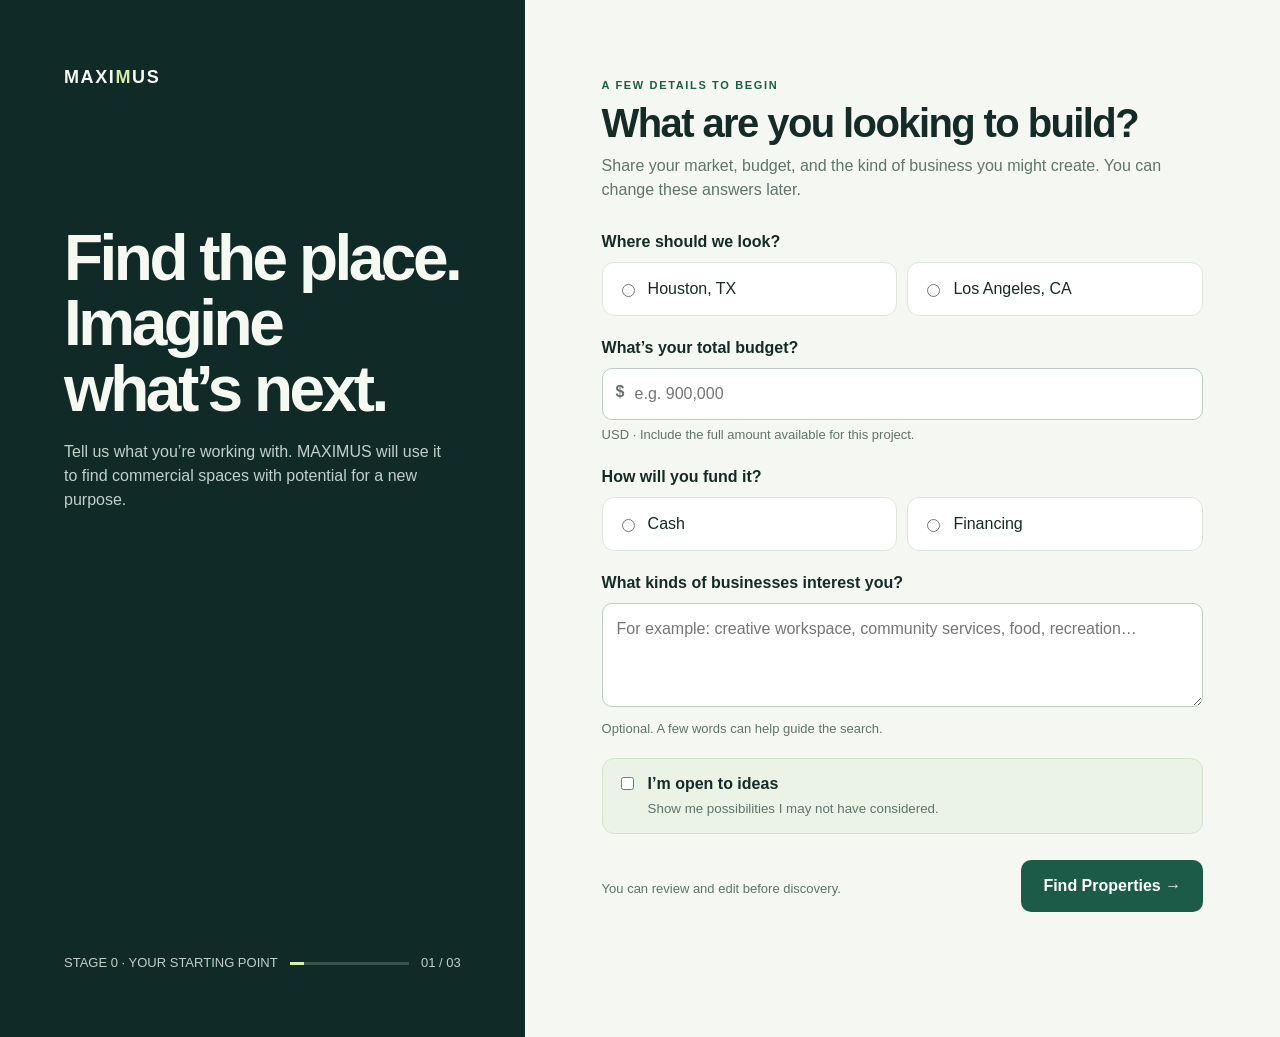
==== project helix/index.html @ af68d9f3 "feat(helix): add MAXIMUS Stage 0 intake" ====
<!doctype html>
<html lang="en">
<head>
<meta charset="utf-8"><meta name="viewport" content="width=device-width, initial-scale=1">
<meta name="theme-color" content="#102b27"><title>MAXIMUS · Adaptive reuse</title>
<style>
:root{--ink:#142b27;--muted:#61736d;--line:#dce6df;--paper:#f5f7f2;--green:#1d5b49;--lime:#d6efaa;--orange:#e1784d;--white:#fff}*{box-sizing:border-box}body{margin:0;background:var(--paper);color:var(--ink);font:16px/1.5 Inter,-apple-system,BlinkMacSystemFont,"Segoe UI",sans-serif}button,input,select,textarea{font:inherit}button{cursor:pointer}.shell{min-height:100vh;display:grid;grid-template-columns:minmax(250px,.82fr) minmax(500px,1.18fr);max-width:1440px;margin:auto}.aside{background:#102b27;color:#f6f8f2;padding:clamp(28px,5vw,72px);display:flex;flex-direction:column;justify-content:space-between;min-height:100vh}.brand{font-weight:800;letter-spacing:.09em;font-size:18px}.brand span{color:var(--lime)}.aside h1{font-size:clamp(38px,5vw,64px);line-height:1.02;letter-spacing:-.055em;margin:15vh 0 18px;max-width:500px}.aside p{color:#c1d0c8;max-width:390px}.step{display:flex;align-items:center;gap:12px;color:#c1d0c8;font-size:13px}.track{height:3px;background:#36544a;flex:1}.track i{height:100%;display:block;background:var(--lime);width:12%}.main{padding:clamp(24px,6vw,80px);display:flex;align-items:center;justify-content:center}.content{width:min(100%,660px)}.eyebrow{text-transform:uppercase;letter-spacing:.15em;font-size:11px;font-weight:750;color:var(--green)}h2{font-size:clamp(27px,4vw,40px);line-height:1.12;letter-spacing:-.04em;margin:8px 0}.intro{color:var(--muted);margin:0 0 28px}.field{margin:20px 0}.field>label,.legend{font-weight:700;display:block;margin-bottom:8px}.hint{font-size:13px;color:var(--muted);margin-top:5px}.choices{display:grid;grid-template-columns:1fr 1fr;gap:10px}.choice{border:1px solid var(--line);border-radius:12px;padding:14px;background:#fff;display:flex;align-items:center;gap:10px;cursor:pointer}.choice:has(input:checked){border-color:var(--green);box-shadow:0 0 0 2px #1d5b4918;background:#f5faf4}.choice input{accent-color:var(--green)}.control{width:100%;padding:13px 14px;border:1px solid #bdccc3;border-radius:10px;background:#fff;color:var(--ink)}.control:focus{outline:3px solid #b9d99c;border-color:var(--green)}textarea.control{min-height:104px;resize:vertical}.money{position:relative}.money b{position:absolute;left:14px;top:12px;color:var(--muted)}.money input{padding-left:32px}.ideas{background:#ebf3e6;border:1px solid #d4e4ca;border-radius:12px;padding:13px 14px;display:flex;gap:11px;align-items:flex-start}.ideas input{margin-top:5px;accent-color:var(--green)}.ideas strong{display:block}.ideas small{color:var(--muted)}.actions{display:flex;align-items:center;justify-content:space-between;gap:12px;margin-top:26px}.primary{background:var(--green);color:white;border:0;border-radius:10px;padding:14px 22px;font-weight:750}.primary:hover{background:#164b3c}.primary:disabled{opacity:.5;cursor:not-allowed}.status{min-height:22px;color:#a33b2b;font-size:14px;margin-top:12px}.summary{background:#fff;border:1px solid var(--line);border-radius:16px;padding:20px;margin:22px 0}.summary dl{display:grid;grid-template-columns:1fr 1fr;gap:14px;margin:0}.summary dt{color:var(--muted);font-size:12px}.summary dd{margin:3px 0 0;font-weight:650;overflow-wrap:anywhere}.handoff{background:#102b27;color:#eaf1eb;padding:15px;border-radius:12px;overflow:auto;font:12px/1.5 ui-monospace,monospace}.note{background:#f7f0dd;padding:13px;border-radius:10px;color:#65562f;font-size:14px}.text-button{border:0;background:none;color:var(--green);text-decoration:underline;font-weight:700;padding:10px}@media(max-width:800px){.shell{display:block}.aside{min-height:auto;padding:20px 24px}.aside h1{font-size:32px;margin:34px 0 10px}.aside p{display:none}.aside .step{margin-top:16px}.main{padding:30px 22px 48px}.content{max-width:620px}}@media(max-width:480px){.choices,.summary dl{grid-template-columns:1fr}.actions{align-items:stretch;flex-direction:column-reverse}.actions button{width:100%}}
</style></head>
<body><div class="shell"><aside class="aside"><div><div class="brand">MAXI<span>M</span>US</div><h1>Find the place. Imagine what’s next.</h1><p>Tell us what you’re working with. MAXIMUS will use it to find commercial spaces with potential for a new purpose.</p></div><div class="step"><span>STAGE 0 · YOUR STARTING POINT</span><span class="track"><i></i></span><span>01 / 03</span></div></aside>
<main class="main"><section class="content" id="intake-view"><div class="eyebrow">A few details to begin</div><h2>What are you looking to build?</h2><p class="intro">Share your market, budget, and the kind of business you might create. You can change these answers later.</p>
<form id="intake-form" novalidate>
<div class="field"><span class="legend">Where should we look?</span><div class="choices"><label class="choice"><input type="radio" name="city" value="Houston, TX" required><span>Houston, TX</span></label><label class="choice"><input type="radio" name="city" value="Los Angeles, CA"><span>Los Angeles, CA</span></label></div></div>
<div class="field"><label for="budget">What’s your total budget?</label><div class="money"><b>$</b><input class="control" id="budget" inputmode="decimal" autocomplete="off" placeholder="e.g. 900,000" required></div><p class="hint">USD · Include the full amount available for this project.</p></div>
<div class="field"><span class="legend">How will you fund it?</span><div class="choices"><label class="choice"><input type="radio" name="financing" value="cash" required><span>Cash</span></label><label class="choice"><input type="radio" name="financing" value="financing"><span>Financing</span></label></div></div>
<div class="field"><label for="preferences">What kinds of businesses interest you?</label><textarea class="control" id="preferences" placeholder="For example: creative workspace, community services, food, recreation…"></textarea><p class="hint">Optional. A few words can help guide the search.</p></div>
<label class="ideas"><input id="open-ideas" type="checkbox"><span><strong>I’m open to ideas</strong><small>Show me possibilities I may not have considered.</small></span></label>
<div class="actions"><span class="hint">You can review and edit before discovery.</span><button class="primary" id="submit" type="submit">Find Properties <span aria-hidden="true">→</span></button></div><p class="status" id="status" role="status" aria-live="polite"></p>
</form></section><section class="content" id="confirmation" hidden><div class="eyebrow">Stage 0 complete</div><h2>Your starting point is ready.</h2><p class="intro">We’ve saved your intake for the next step. No property search has run yet.</p><div class="summary" id="summary"></div><p class="note">Stage 1 property discovery isn’t connected in this build. Your answers are saved on this device; edit them any time.</p><h3 style="margin:20px 0 8px">Stage 1 handoff</h3><pre class="handoff" id="handoff"></pre><div class="actions"><button class="text-button" id="edit" type="button">← Edit my answers</button><button class="primary" id="done" type="button">Done</button></div></section></main></div>
<script>
(()=>{const form=document.querySelector('#intake-form'),budget=document.querySelector('#budget'),status=document.querySelector('#status'),view=document.querySelector('#intake-view'),confirmation=document.querySelector('#confirmation');const money=new Intl.NumberFormat('en-US',{maximumFractionDigits:2});const key='maximus.stage0.intake.v1';let saved=null;try{saved=JSON.parse(localStorage.getItem(key)||'null')}catch{}
function formData(){const amount=Number(budget.value.replace(/[,$\s]/g,''));return {city:form.city.value,total_budget_usd:amount,financing:form.financing.value,business_preferences:document.querySelector('#preferences').value.trim(),open_to_ideas:document.querySelector('#open-ideas').checked}}
function show(value){view.hidden=true;confirmation.hidden=false;const labels=[['City',value.city],['Total budget',new Intl.NumberFormat('en-US',{style:'currency',currency:'USD',maximumFractionDigits:2}).format(value.total_budget_usd)],['Funding',value.financing==='cash'?'Cash':'Financing'],['Business preferences',value.business_preferences||'No specific preference'],['Open to ideas',value.open_to_ideas?'Yes':'No'],['Transaction approach',value.transaction_types.join(' + ')]];const dl=document.createElement('dl');for(const [k,v] of labels){const wrap=document.createElement('div'),dt=document.createElement('dt'),dd=document.createElement('dd');dt.textContent=k;dd.textContent=v;wrap.append(dt,dd);dl.append(wrap)}document.querySelector('#summary').replaceChildren(dl);document.querySelector('#handoff').textContent=JSON.stringify(value,null,2)}
if(saved?.city){form.city.value=saved.city;budget.value=money.format(saved.total_budget_usd);form.financing.value=saved.financing;document.querySelector('#preferences').value=saved.business_preferences;document.querySelector('#open-ideas').checked=saved.open_to_ideas;show(saved)}
budget.addEventListener('blur',()=>{const n=Number(budget.value.replace(/[,$\s]/g,''));if(Number.isFinite(n)&&n>0)budget.value=money.format(n)});
form.addEventListener('submit',async e=>{e.preventDefault();status.textContent='';const data=formData();if(!data.city||!data.financing){status.textContent='Choose a city and funding method.';return}if(!Number.isFinite(data.total_budget_usd)||data.total_budget_usd<=0){status.textContent='Enter a budget greater than $0.';budget.focus();return}if(!data.business_preferences&&!data.open_to_ideas){status.textContent='Add a business preference or choose “I’m open to ideas.”';return}const button=document.querySelector('#submit');button.disabled=true;button.textContent='Preparing your intake…';try{const r=await fetch('/api/intake',{method:'POST',headers:{'Content-Type':'application/json'},body:JSON.stringify(data)}),result=await r.json();if(!r.ok)throw Error(result.error||'Could not save your intake.');localStorage.setItem(key,JSON.stringify(result.intake));show(result.intake)}catch(err){status.textContent=err.message}finally{button.disabled=false;button.innerHTML='Find Properties <span aria-hidden="true">→</span>'}});
document.querySelector('#edit').addEventListener('click',()=>{confirmation.hidden=true;view.hidden=false});document.querySelector('#done').addEventListener('click',()=>{confirmation.hidden=true;view.hidden=false});})();
</script></body></html>
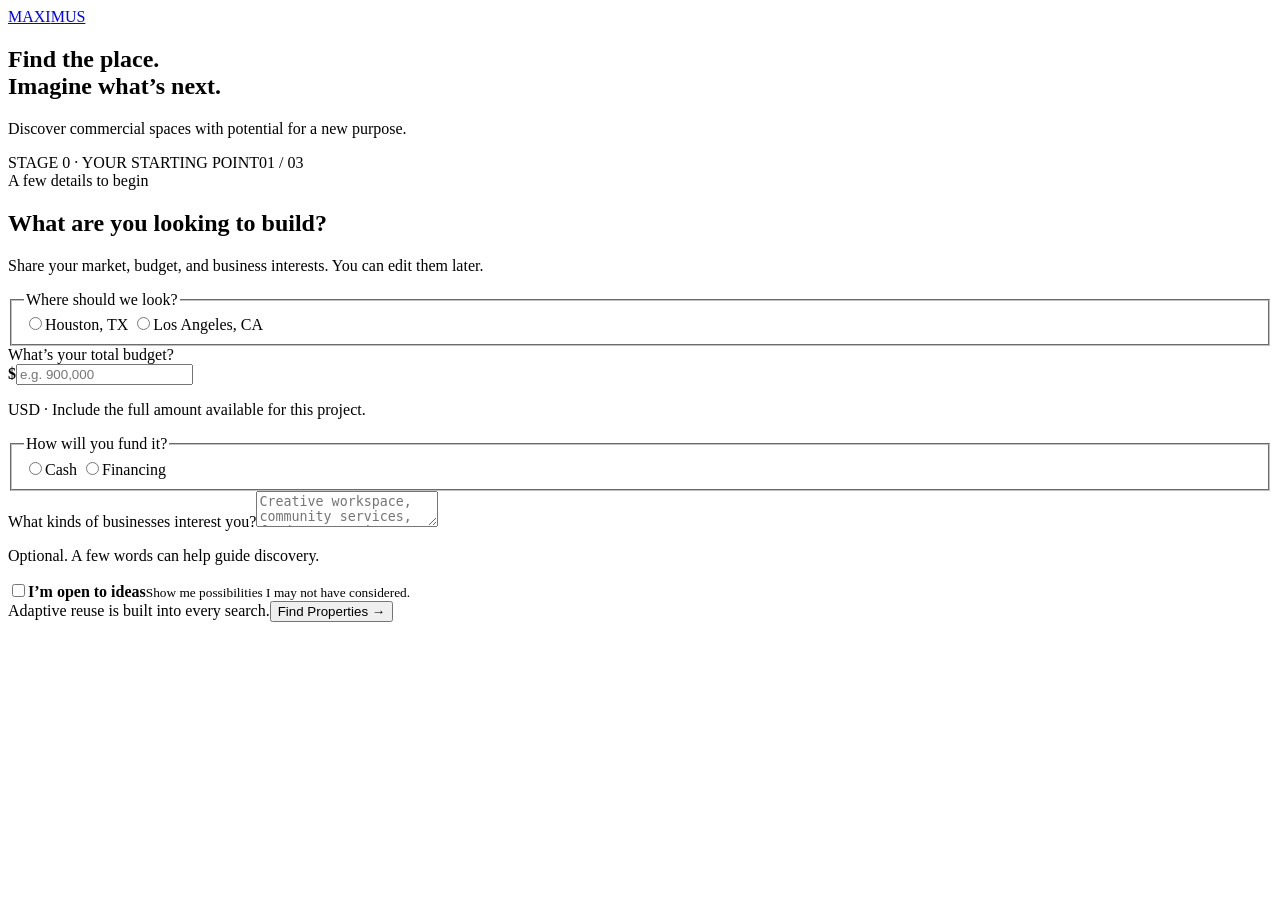
==== commit c87a759f: "feat(helix): implement MAXIMUS Stage 1 discovery" ====
--- a/project helix/index.html
+++ b/project helix/index.html
@@ -1,27 +1,49 @@
 <!doctype html>
 <html lang="en">
 <head>
-<meta charset="utf-8"><meta name="viewport" content="width=device-width, initial-scale=1">
-<meta name="theme-color" content="#102b27"><title>MAXIMUS · Adaptive reuse</title>
-<style>
-:root{--ink:#142b27;--muted:#61736d;--line:#dce6df;--paper:#f5f7f2;--green:#1d5b49;--lime:#d6efaa;--orange:#e1784d;--white:#fff}*{box-sizing:border-box}body{margin:0;background:var(--paper);color:var(--ink);font:16px/1.5 Inter,-apple-system,BlinkMacSystemFont,"Segoe UI",sans-serif}button,input,select,textarea{font:inherit}button{cursor:pointer}.shell{min-height:100vh;display:grid;grid-template-columns:minmax(250px,.82fr) minmax(500px,1.18fr);max-width:1440px;margin:auto}.aside{background:#102b27;color:#f6f8f2;padding:clamp(28px,5vw,72px);display:flex;flex-direction:column;justify-content:space-between;min-height:100vh}.brand{font-weight:800;letter-spacing:.09em;font-size:18px}.brand span{color:var(--lime)}.aside h1{font-size:clamp(38px,5vw,64px);line-height:1.02;letter-spacing:-.055em;margin:15vh 0 18px;max-width:500px}.aside p{color:#c1d0c8;max-width:390px}.step{display:flex;align-items:center;gap:12px;color:#c1d0c8;font-size:13px}.track{height:3px;background:#36544a;flex:1}.track i{height:100%;display:block;background:var(--lime);width:12%}.main{padding:clamp(24px,6vw,80px);display:flex;align-items:center;justify-content:center}.content{width:min(100%,660px)}.eyebrow{text-transform:uppercase;letter-spacing:.15em;font-size:11px;font-weight:750;color:var(--green)}h2{font-size:clamp(27px,4vw,40px);line-height:1.12;letter-spacing:-.04em;margin:8px 0}.intro{color:var(--muted);margin:0 0 28px}.field{margin:20px 0}.field>label,.legend{font-weight:700;display:block;margin-bottom:8px}.hint{font-size:13px;color:var(--muted);margin-top:5px}.choices{display:grid;grid-template-columns:1fr 1fr;gap:10px}.choice{border:1px solid var(--line);border-radius:12px;padding:14px;background:#fff;display:flex;align-items:center;gap:10px;cursor:pointer}.choice:has(input:checked){border-color:var(--green);box-shadow:0 0 0 2px #1d5b4918;background:#f5faf4}.choice input{accent-color:var(--green)}.control{width:100%;padding:13px 14px;border:1px solid #bdccc3;border-radius:10px;background:#fff;color:var(--ink)}.control:focus{outline:3px solid #b9d99c;border-color:var(--green)}textarea.control{min-height:104px;resize:vertical}.money{position:relative}.money b{position:absolute;left:14px;top:12px;color:var(--muted)}.money input{padding-left:32px}.ideas{background:#ebf3e6;border:1px solid #d4e4ca;border-radius:12px;padding:13px 14px;display:flex;gap:11px;align-items:flex-start}.ideas input{margin-top:5px;accent-color:var(--green)}.ideas strong{display:block}.ideas small{color:var(--muted)}.actions{display:flex;align-items:center;justify-content:space-between;gap:12px;margin-top:26px}.primary{background:var(--green);color:white;border:0;border-radius:10px;padding:14px 22px;font-weight:750}.primary:hover{background:#164b3c}.primary:disabled{opacity:.5;cursor:not-allowed}.status{min-height:22px;color:#a33b2b;font-size:14px;margin-top:12px}.summary{background:#fff;border:1px solid var(--line);border-radius:16px;padding:20px;margin:22px 0}.summary dl{display:grid;grid-template-columns:1fr 1fr;gap:14px;margin:0}.summary dt{color:var(--muted);font-size:12px}.summary dd{margin:3px 0 0;font-weight:650;overflow-wrap:anywhere}.handoff{background:#102b27;color:#eaf1eb;padding:15px;border-radius:12px;overflow:auto;font:12px/1.5 ui-monospace,monospace}.note{background:#f7f0dd;padding:13px;border-radius:10px;color:#65562f;font-size:14px}.text-button{border:0;background:none;color:var(--green);text-decoration:underline;font-weight:700;padding:10px}@media(max-width:800px){.shell{display:block}.aside{min-height:auto;padding:20px 24px}.aside h1{font-size:32px;margin:34px 0 10px}.aside p{display:none}.aside .step{margin-top:16px}.main{padding:30px 22px 48px}.content{max-width:620px}}@media(max-width:480px){.choices,.summary dl{grid-template-columns:1fr}.actions{align-items:stretch;flex-direction:column-reverse}.actions button{width:100%}}
-</style></head>
-<body><div class="shell"><aside class="aside"><div><div class="brand">MAXI<span>M</span>US</div><h1>Find the place. Imagine what’s next.</h1><p>Tell us what you’re working with. MAXIMUS will use it to find commercial spaces with potential for a new purpose.</p></div><div class="step"><span>STAGE 0 · YOUR STARTING POINT</span><span class="track"><i></i></span><span>01 / 03</span></div></aside>
-<main class="main"><section class="content" id="intake-view"><div class="eyebrow">A few details to begin</div><h2>What are you looking to build?</h2><p class="intro">Share your market, budget, and the kind of business you might create. You can change these answers later.</p>
-<form id="intake-form" novalidate>
-<div class="field"><span class="legend">Where should we look?</span><div class="choices"><label class="choice"><input type="radio" name="city" value="Houston, TX" required><span>Houston, TX</span></label><label class="choice"><input type="radio" name="city" value="Los Angeles, CA"><span>Los Angeles, CA</span></label></div></div>
-<div class="field"><label for="budget">What’s your total budget?</label><div class="money"><b>$</b><input class="control" id="budget" inputmode="decimal" autocomplete="off" placeholder="e.g. 900,000" required></div><p class="hint">USD · Include the full amount available for this project.</p></div>
-<div class="field"><span class="legend">How will you fund it?</span><div class="choices"><label class="choice"><input type="radio" name="financing" value="cash" required><span>Cash</span></label><label class="choice"><input type="radio" name="financing" value="financing"><span>Financing</span></label></div></div>
-<div class="field"><label for="preferences">What kinds of businesses interest you?</label><textarea class="control" id="preferences" placeholder="For example: creative workspace, community services, food, recreation…"></textarea><p class="hint">Optional. A few words can help guide the search.</p></div>
-<label class="ideas"><input id="open-ideas" type="checkbox"><span><strong>I’m open to ideas</strong><small>Show me possibilities I may not have considered.</small></span></label>
-<div class="actions"><span class="hint">You can review and edit before discovery.</span><button class="primary" id="submit" type="submit">Find Properties <span aria-hidden="true">→</span></button></div><p class="status" id="status" role="status" aria-live="polite"></p>
-</form></section><section class="content" id="confirmation" hidden><div class="eyebrow">Stage 0 complete</div><h2>Your starting point is ready.</h2><p class="intro">We’ve saved your intake for the next step. No property search has run yet.</p><div class="summary" id="summary"></div><p class="note">Stage 1 property discovery isn’t connected in this build. Your answers are saved on this device; edit them any time.</p><h3 style="margin:20px 0 8px">Stage 1 handoff</h3><pre class="handoff" id="handoff"></pre><div class="actions"><button class="text-button" id="edit" type="button">← Edit my answers</button><button class="primary" id="done" type="button">Done</button></div></section></main></div>
-<script>
-(()=>{const form=document.querySelector('#intake-form'),budget=document.querySelector('#budget'),status=document.querySelector('#status'),view=document.querySelector('#intake-view'),confirmation=document.querySelector('#confirmation');const money=new Intl.NumberFormat('en-US',{maximumFractionDigits:2});const key='maximus.stage0.intake.v1';let saved=null;try{saved=JSON.parse(localStorage.getItem(key)||'null')}catch{}
-function formData(){const amount=Number(budget.value.replace(/[,$\s]/g,''));return {city:form.city.value,total_budget_usd:amount,financing:form.financing.value,business_preferences:document.querySelector('#preferences').value.trim(),open_to_ideas:document.querySelector('#open-ideas').checked}}
-function show(value){view.hidden=true;confirmation.hidden=false;const labels=[['City',value.city],['Total budget',new Intl.NumberFormat('en-US',{style:'currency',currency:'USD',maximumFractionDigits:2}).format(value.total_budget_usd)],['Funding',value.financing==='cash'?'Cash':'Financing'],['Business preferences',value.business_preferences||'No specific preference'],['Open to ideas',value.open_to_ideas?'Yes':'No'],['Transaction approach',value.transaction_types.join(' + ')]];const dl=document.createElement('dl');for(const [k,v] of labels){const wrap=document.createElement('div'),dt=document.createElement('dt'),dd=document.createElement('dd');dt.textContent=k;dd.textContent=v;wrap.append(dt,dd);dl.append(wrap)}document.querySelector('#summary').replaceChildren(dl);document.querySelector('#handoff').textContent=JSON.stringify(value,null,2)}
-if(saved?.city){form.city.value=saved.city;budget.value=money.format(saved.total_budget_usd);form.financing.value=saved.financing;document.querySelector('#preferences').value=saved.business_preferences;document.querySelector('#open-ideas').checked=saved.open_to_ideas;show(saved)}
-budget.addEventListener('blur',()=>{const n=Number(budget.value.replace(/[,$\s]/g,''));if(Number.isFinite(n)&&n>0)budget.value=money.format(n)});
-form.addEventListener('submit',async e=>{e.preventDefault();status.textContent='';const data=formData();if(!data.city||!data.financing){status.textContent='Choose a city and funding method.';return}if(!Number.isFinite(data.total_budget_usd)||data.total_budget_usd<=0){status.textContent='Enter a budget greater than $0.';budget.focus();return}if(!data.business_preferences&&!data.open_to_ideas){status.textContent='Add a business preference or choose “I’m open to ideas.”';return}const button=document.querySelector('#submit');button.disabled=true;button.textContent='Preparing your intake…';try{const r=await fetch('/api/intake',{method:'POST',headers:{'Content-Type':'application/json'},body:JSON.stringify(data)}),result=await r.json();if(!r.ok)throw Error(result.error||'Could not save your intake.');localStorage.setItem(key,JSON.stringify(result.intake));show(result.intake)}catch(err){status.textContent=err.message}finally{button.disabled=false;button.innerHTML='Find Properties <span aria-hidden="true">→</span>'}});
-document.querySelector('#edit').addEventListener('click',()=>{confirmation.hidden=true;view.hidden=false});document.querySelector('#done').addEventListener('click',()=>{confirmation.hidden=true;view.hidden=false});})();
-</script></body></html>
+  <meta charset="utf-8"><meta name="viewport" content="width=device-width, initial-scale=1">
+  <meta name="theme-color" content="#102b27"><title>MAXIMUS · Adaptive reuse</title>
+  <link rel="stylesheet" href="/maximus.css"><script src="/maximus.js" defer></script>
+</head>
+<body>
+<div class="shell">
+  <aside class="aside">
+    <div><a class="brand" href="/">MAXI<span>M</span>US</a><h1>Find the place.<br>Imagine what’s next.</h1><p>Discover commercial spaces with potential for a new purpose.</p></div>
+    <div class="step"><span id="stage-indicator">STAGE 0 · YOUR STARTING POINT</span><span class="track"><i id="progress"></i></span><span id="step-count">01 / 03</span></div>
+  </aside>
+  <main class="main">
+    <section class="content" id="intake-view">
+      <div class="eyebrow">A few details to begin</div><h2>What are you looking to build?</h2>
+      <p class="intro">Share your market, budget, and business interests. You can edit them later.</p>
+      <form id="intake-form" novalidate>
+        <fieldset class="field"><legend>Where should we look?</legend><div class="choices">
+          <label class="choice"><input type="radio" name="city" value="Houston, TX"><span>Houston, TX</span></label>
+          <label class="choice"><input type="radio" name="city" value="Los Angeles, CA"><span>Los Angeles, CA</span></label>
+        </div></fieldset>
+        <div class="field"><label for="budget">What’s your total budget?</label><div class="money"><b>$</b><input class="control" id="budget" inputmode="decimal" autocomplete="off" placeholder="e.g. 900,000"></div><p class="hint">USD · Include the full amount available for this project.</p></div>
+        <fieldset class="field"><legend>How will you fund it?</legend><div class="choices">
+          <label class="choice"><input type="radio" name="financing" value="cash"><span>Cash</span></label>
+          <label class="choice"><input type="radio" name="financing" value="financing"><span>Financing</span></label>
+        </div></fieldset>
+        <div class="field"><label for="preferences">What kinds of businesses interest you?</label><textarea class="control" id="preferences" placeholder="Creative workspace, community services, food, recreation…"></textarea><p class="hint">Optional. A few words can help guide discovery.</p></div>
+        <label class="ideas"><input id="open-ideas" type="checkbox"><span><strong>I’m open to ideas</strong><small>Show me possibilities I may not have considered.</small></span></label>
+        <div class="actions"><span class="hint">Adaptive reuse is built into every search.</span><button class="primary" type="submit" id="find">Find Properties <span aria-hidden="true">→</span></button></div>
+        <p class="status" id="status" role="status" aria-live="polite"></p>
+      </form>
+    </section>
+
+    <section class="content wide" id="discovery-view" hidden>
+      <div class="result-top"><div><div class="eyebrow">Stage 1 · Property discovery</div><h2>Real CoStar opportunities</h2><p id="intake-summary" class="intro"></p></div><button class="secondary" id="edit-intake">← Edit intake</button></div>
+      <div class="controls panel">
+        <label for="horizon">Lease horizon</label><select id="horizon" class="control"><option value="">Compare 3, 5 &amp; 10 years</option><option value="3">3 years</option><option value="5">5 years</option><option value="10">10 years</option></select>
+        <label for="allocation">Acquisition / occupancy budget <b id="allocation-value">100%</b></label><input id="allocation" type="range" min="0" max="100" step="5" value="100">
+        <div class="hint" id="allocation-note">All of the total budget is initially available for acquisition or occupancy.</div>
+        <div id="fitout-question" class="fitout-question" hidden><strong>Do you have a separate fit-out budget?</strong><label><input type="radio" name="separate-fitout" value="yes"> Yes</label><label><input type="radio" name="separate-fitout" value="no"> No</label><label id="fitout-amount-wrap" hidden>Separate amount (USD)<input id="fitout-amount" class="control" inputmode="decimal" placeholder="Optional amount"></label></div>
+      </div>
+      <div class="result-meta" id="result-meta" role="status"></div><div id="results" class="cards"></div>
+      <section class="stage2" id="stage2" hidden><div class="eyebrow">Saved for later</div><h3>Investigation handoff saved</h3><p>Stage 2 is a placeholder in this build. No investigation was run.</p></section>
+      <p class="status" id="discovery-error" role="status" aria-live="polite"></p>
+    </section>
+  </main>
+</div>
+</body></html>
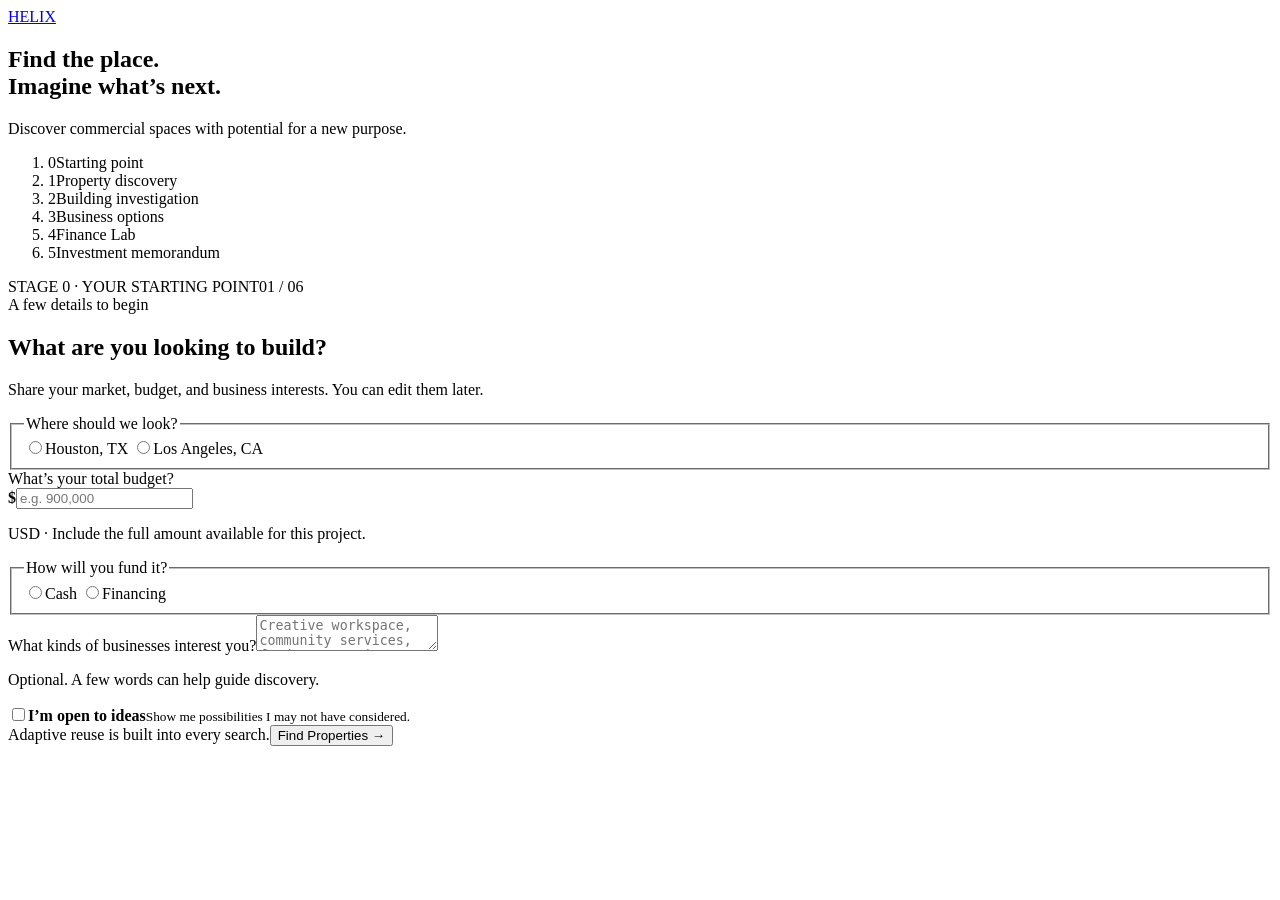
==== commit 34e4f3e5: "feat(helix): investment memorandum and presentation pass across Stages 0-4 - /report?id=<investigati" ====
--- a/project helix/index.html
+++ b/project helix/index.html
@@ -2,14 +2,14 @@
 <html lang="en">
 <head>
   <meta charset="utf-8"><meta name="viewport" content="width=device-width, initial-scale=1">
-  <meta name="theme-color" content="#102b27"><title>MAXIMUS · Adaptive reuse</title>
-  <link rel="stylesheet" href="/maximus.css"><script src="/maximus.js" defer></script>
+  <meta name="theme-color" content="#0f1720"><title>Helix · Adaptive reuse intelligence</title>
+  <link rel="stylesheet" href="/maximus.css"><link rel="stylesheet" href="/stage3.css"><script src="/maximus.js" defer></script>
 </head>
 <body>
 <div class="shell">
   <aside class="aside">
-    <div><a class="brand" href="/">MAXI<span>M</span>US</a><h1>Find the place.<br>Imagine what’s next.</h1><p>Discover commercial spaces with potential for a new purpose.</p></div>
-    <div class="step"><span id="stage-indicator">STAGE 0 · YOUR STARTING POINT</span><span class="track"><i id="progress"></i></span><span id="step-count">01 / 03</span></div>
+    <div><a class="brand" href="/">HELIX</a><h1>Find the place.<br>Imagine what’s next.</h1><p>Discover commercial spaces with potential for a new purpose.</p></div>
+    <nav class="stage-nav" aria-label="Investigation stages"><ol id="stage-nav"><li data-stage="0" class="active"><span>0</span>Starting point</li><li data-stage="1"><span>1</span>Property discovery</li><li data-stage="2"><span>2</span>Building investigation</li><li data-stage="3"><span>3</span>Business options</li><li data-stage="4"><span>4</span><a id="nav-finance" aria-disabled="true">Finance Lab</a></li><li data-stage="5"><span>5</span><a id="nav-report" aria-disabled="true">Investment memorandum</a></li></ol></nav><div class="step"><span id="stage-indicator">STAGE 0 · YOUR STARTING POINT</span><span class="track"><i id="progress"></i></span><span id="step-count">01 / 06</span></div>
   </aside>
   <main class="main">
     <section class="content" id="intake-view">
@@ -41,8 +41,33 @@
         <div id="fitout-question" class="fitout-question" hidden><strong>Do you have a separate fit-out budget?</strong><label><input type="radio" name="separate-fitout" value="yes"> Yes</label><label><input type="radio" name="separate-fitout" value="no"> No</label><label id="fitout-amount-wrap" hidden>Separate amount (USD)<input id="fitout-amount" class="control" inputmode="decimal" placeholder="Optional amount"></label></div>
       </div>
       <div class="result-meta" id="result-meta" role="status"></div><div id="results" class="cards"></div>
-      <section class="stage2" id="stage2" hidden><div class="eyebrow">Saved for later</div><h3>Investigation handoff saved</h3><p>Stage 2 is a placeholder in this build. No investigation was run.</p></section>
       <p class="status" id="discovery-error" role="status" aria-live="polite"></p>
+    </section>
+
+    <section class="content wide investigation-page" id="stage2" hidden aria-live="polite">
+      <button class="secondary investigation-back" id="investigation-back" type="button">← Back to properties</button>
+      <header class="investigation-head"><div><div class="eyebrow">Stage 2 · Building investigation</div><h2 id="investigation-title">Property intelligence</h2><p id="investigation-summary" class="intro"></p></div><span class="investigation-state" id="investigation-state">Preparing investigation</span></header>
+      <section class="investigation-progress" id="investigation-progress-wrap"><h3>Investigation activity</h3><ol id="investigation-progress"></ol></section>
+      <section class="investigation-section"><h3>Property overview</h3><div id="investigation-overview" class="investigation-grid"></div></section>
+      <section class="investigation-section investigation-explore" id="investigation-explore">
+        <div><div class="eyebrow">Explore the property</div><h3>Inside and around the building</h3></div>
+        <div id="matterport-viewer-wrap" class="matterport-viewer-wrap" hidden><div class="viewer-title"><strong>Interactive Matterport tour</strong><a id="matterport-open" target="_blank" rel="noopener noreferrer">Open full tour ↗</a></div><iframe id="matterport-frame" title="Interactive Matterport property tour" allow="fullscreen; xr-spatial-tracking; gyroscope; accelerometer" allowfullscreen loading="lazy"></iframe></div>
+        <p id="matterport-unavailable" class="investigation-empty" hidden></p>
+        <div id="vexcel-gallery" class="vexcel-gallery"></div>
+      </section>
+      <section class="investigation-section"><h3>What we found</h3><div id="investigation-physical"></div></section>
+      <section class="investigation-section"><h3>Evidence disagreements</h3><div id="investigation-contradictions"></div></section>
+      <section class="investigation-section"><h3>Property compliance preflight</h3><div id="investigation-compliance"></div></section>
+      <section class="investigation-section" id="investigation-next-section"><h3>Open property questions</h3><div id="investigation-unknowns"></div></section>
+      <div class="stage3-transition"><button class="primary" id="stage3-start" type="button" disabled>Explore business options →</button><p class="hint" id="stage3-transition-note">Complete the investigation to explore business options.</p></div>
+      <details class="handoff-details"><summary>Technical evidence and Stage 3 handoff</summary><p class="hint">Source records and machine-readable data are provided for review. Provider data may be incomplete or dated.</p><pre id="investigation-handoff"></pre></details>
+    </section>
+    <section class="content wide stage3-page" id="stage3" hidden>
+      <button class="stage3-back" id="stage3-back" type="button">← Back to investigation</button>
+      <header class="stage3-header"><div><p class="stage3-kicker">Stage 3 · Business options</p><h2>What could work here?</h2><p id="stage3-context" class="stage3-subtitle"></p></div><span class="stage3-chip">Conditional opportunities</span></header>
+      <div class="stage3-intro"><p>See which business types clear the building, budget and preliminary compliance checks for this space. Each option still needs the checks below.</p><div class="stage3-reserve"><label for="stage3-reserve">Cash reserve <span>optional</span></label><div><span>$</span><input id="stage3-reserve" type="number" min="0" step="any" inputmode="decimal" placeholder="Not provided"><button id="stage3-run" type="button">Find options</button></div><small>Leave blank if you haven’t chosen a reserve.</small></div></div>
+      <p id="stage3-status" class="stage3-status" role="status" aria-live="polite"></p>
+      <div id="stage3-results" hidden><div class="stage3-section-head"><div><p class="stage3-kicker">Your shortlist</p><h3>Opportunities to investigate</h3></div><span id="stage3-count" class="stage3-chip"></span></div><p class="stage3-caveat">These are conditional screening results. They are not legal approvals or verified business demand.</p><section id="opp-report" class="opp-report" aria-live="polite"><div class="opp-head"><div><p class="stage3-kicker">Opportunity intelligence · before you choose</p><h3>What the evidence supports, challenges and cannot establish</h3></div><span class="stage3-chip amber">AI assessment · not verified</span></div><p class="opp-note">GPT Sol reads the saved Stage 1 discovery, Stage 2 building evidence and this Stage 3 screening. It cannot change the ranking above. Every claim cites the evidence it rests on.</p><div class="opp-actions"><button id="opp-generate" type="button">Generate opportunity report</button><a id="opp-memo" class="opp-memo" hidden>Open investment memorandum →</a><span id="opp-status" class="opp-status" role="status"></span></div><div id="opp-body" hidden></div></section><div id="stage3-compare" class="stage3-compare"></div><div id="stage3-candidates" class="stage3-candidates"></div><details class="stage3-all"><summary id="stage3-all-label">Review all business outcomes</summary><div id="stage3-gates"></div></details><details class="stage3-debug"><summary>Complete deterministic output</summary><pre id="stage3-json"></pre></details></div>
     </section>
   </main>
 </div>
